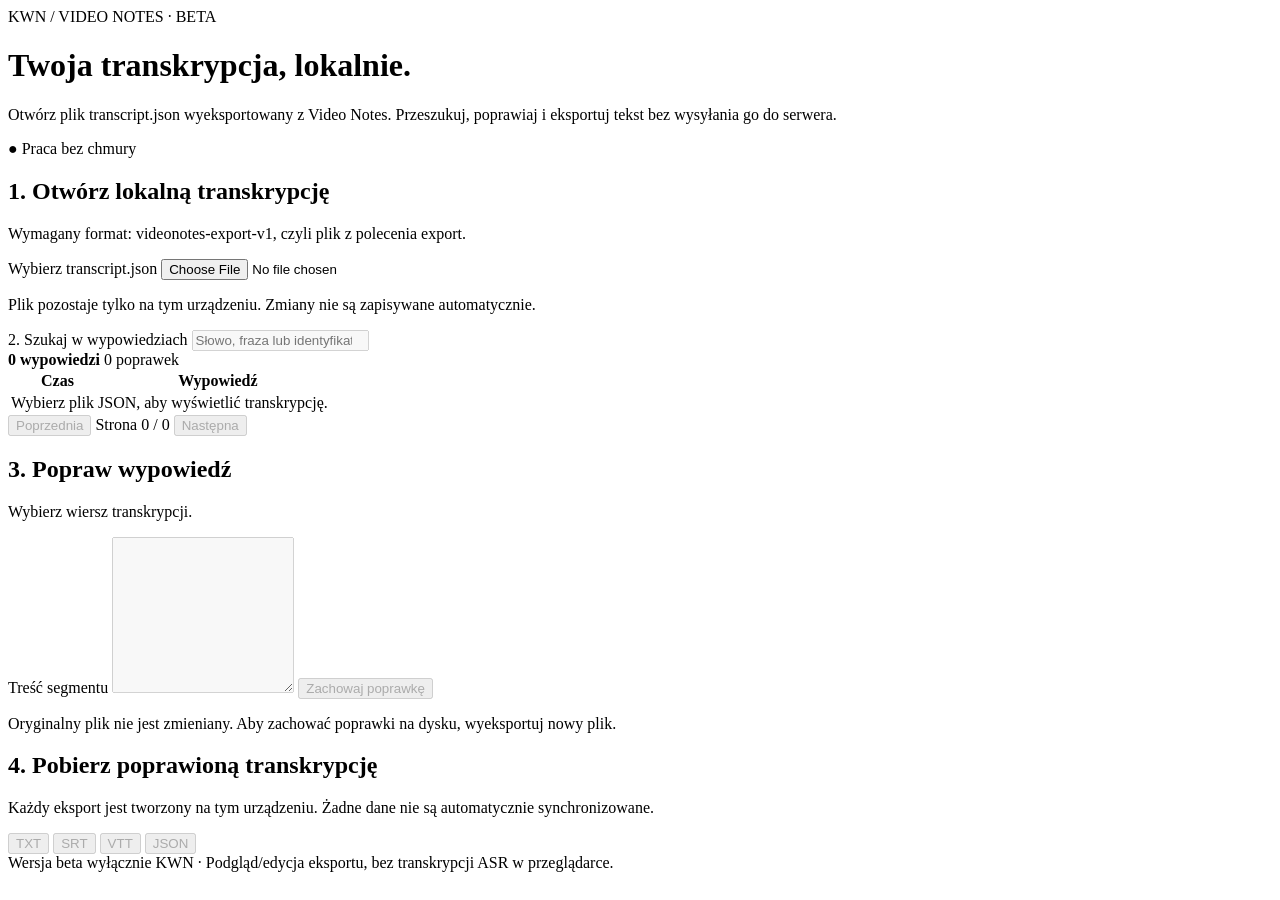
==== web/index.html @ f1f0aa62 "feat(VN-07): standalone offline browser transcript viewer shell" ====
<!doctype html>
<html lang="pl">
<head>
  <meta charset="utf-8">
  <meta name="viewport" content="width=device-width, initial-scale=1">
  <title>Video Notes — lokalny podgląd transkrypcji · beta KWN</title>
  <link rel="stylesheet" href="./styles.css">
  <script defer src="./transcript-core.js"></script>
  <script defer src="./app.js"></script>
</head>
<body>
  <main class="layout">
    <header class="masthead">
      <div>
        <span class="eyebrow">KWN / VIDEO NOTES · BETA</span>
        <h1>Twoja transkrypcja, lokalnie.</h1>
        <p>Otwórz plik transcript.json wyeksportowany z Video Notes. Przeszukuj, poprawiaj i eksportuj tekst bez wysyłania go do serwera.</p>
      </div>
      <div class="privacy" aria-label="Prywatność">
        <span aria-hidden="true">●</span> Praca bez chmury
      </div>
    </header>
    <section class="import-area" aria-labelledby="import-heading">
      <div class="section-heading">
        <h2 id="import-heading">1. Otwórz lokalną transkrypcję</h2>
        <p>Wymagany format: videonotes-export-v1, czyli plik z polecenia export.</p>
      </div>
      <label for="source-file" class="upload-label">Wybierz transcript.json</label>
      <input id="source-file" type="file" accept=".json,application/json">
      <p id="status" class="status" role="status" aria-live="polite">Plik pozostaje tylko na tym urządzeniu. Zmiany nie są zapisywane automatycznie.</p>
    </section>
    <section class="workbench" aria-label="Podgląd i poprawki transkrypcji">
      <div class="toolbar">
        <div class="searchbox">
          <label for="search">2. Szukaj w wypowiedziach</label>
          <input id="search" type="search" placeholder="Słowo, fraza lub identyfikator segmentu" disabled>
        </div>
        <div class="summary" aria-live="polite">
          <strong id="match-count">0 wypowiedzi</strong>
          <span id="edit-count">0 poprawek</span>
        </div>
      </div>
      <div class="workspace">
        <div class="segments">
          <div class="table-scroller">
            <table>
              <thead>
                <tr><th scope="col">Czas</th><th scope="col">Wypowiedź</th></tr>
              </thead>
              <tbody id="segment-rows">
                <tr><td colspan="2">Wybierz plik JSON, aby wyświetlić transkrypcję.</td></tr>
              </tbody>
            </table>
          </div>
          <div class="pager">
            <button id="previous" disabled>Poprzednia</button>
            <span id="page-number">Strona 0 / 0</span>
            <button id="next" disabled>Następna</button>
          </div>
        </div>
        <aside class="editor">
          <h2>3. Popraw wypowiedź</h2>
          <p id="selected-label">Wybierz wiersz transkrypcji.</p>
          <label for="edit-text">Treść segmentu</label>
          <textarea id="edit-text" rows="10" disabled spellcheck="true"></textarea>
          <button id="save-edit" class="primary" disabled>Zachowaj poprawkę</button>
          <p class="note">Oryginalny plik nie jest zmieniany. Aby zachować poprawki na dysku, wyeksportuj nowy plik.</p>
        </aside>
      </div>
    </section>
    <section class="export-area" aria-labelledby="export-heading">
      <div class="section-heading">
        <h2 id="export-heading">4. Pobierz poprawioną transkrypcję</h2>
        <p>Każdy eksport jest tworzony na tym urządzeniu. Żadne dane nie są automatycznie synchronizowane.</p>
      </div>
      <div class="download-actions">
        <button data-export="transcript.txt" disabled>TXT</button>
        <button data-export="transcript.srt" disabled>SRT</button>
        <button data-export="transcript.vtt" disabled>VTT</button>
        <button data-export="transcript.json" disabled>JSON</button>
      </div>
    </section>
    <footer>Wersja beta wyłącznie KWN · Podgląd/edycja eksportu, bez transkrypcji ASR w przeglądarce.</footer>
  </main>
</body>
</html>
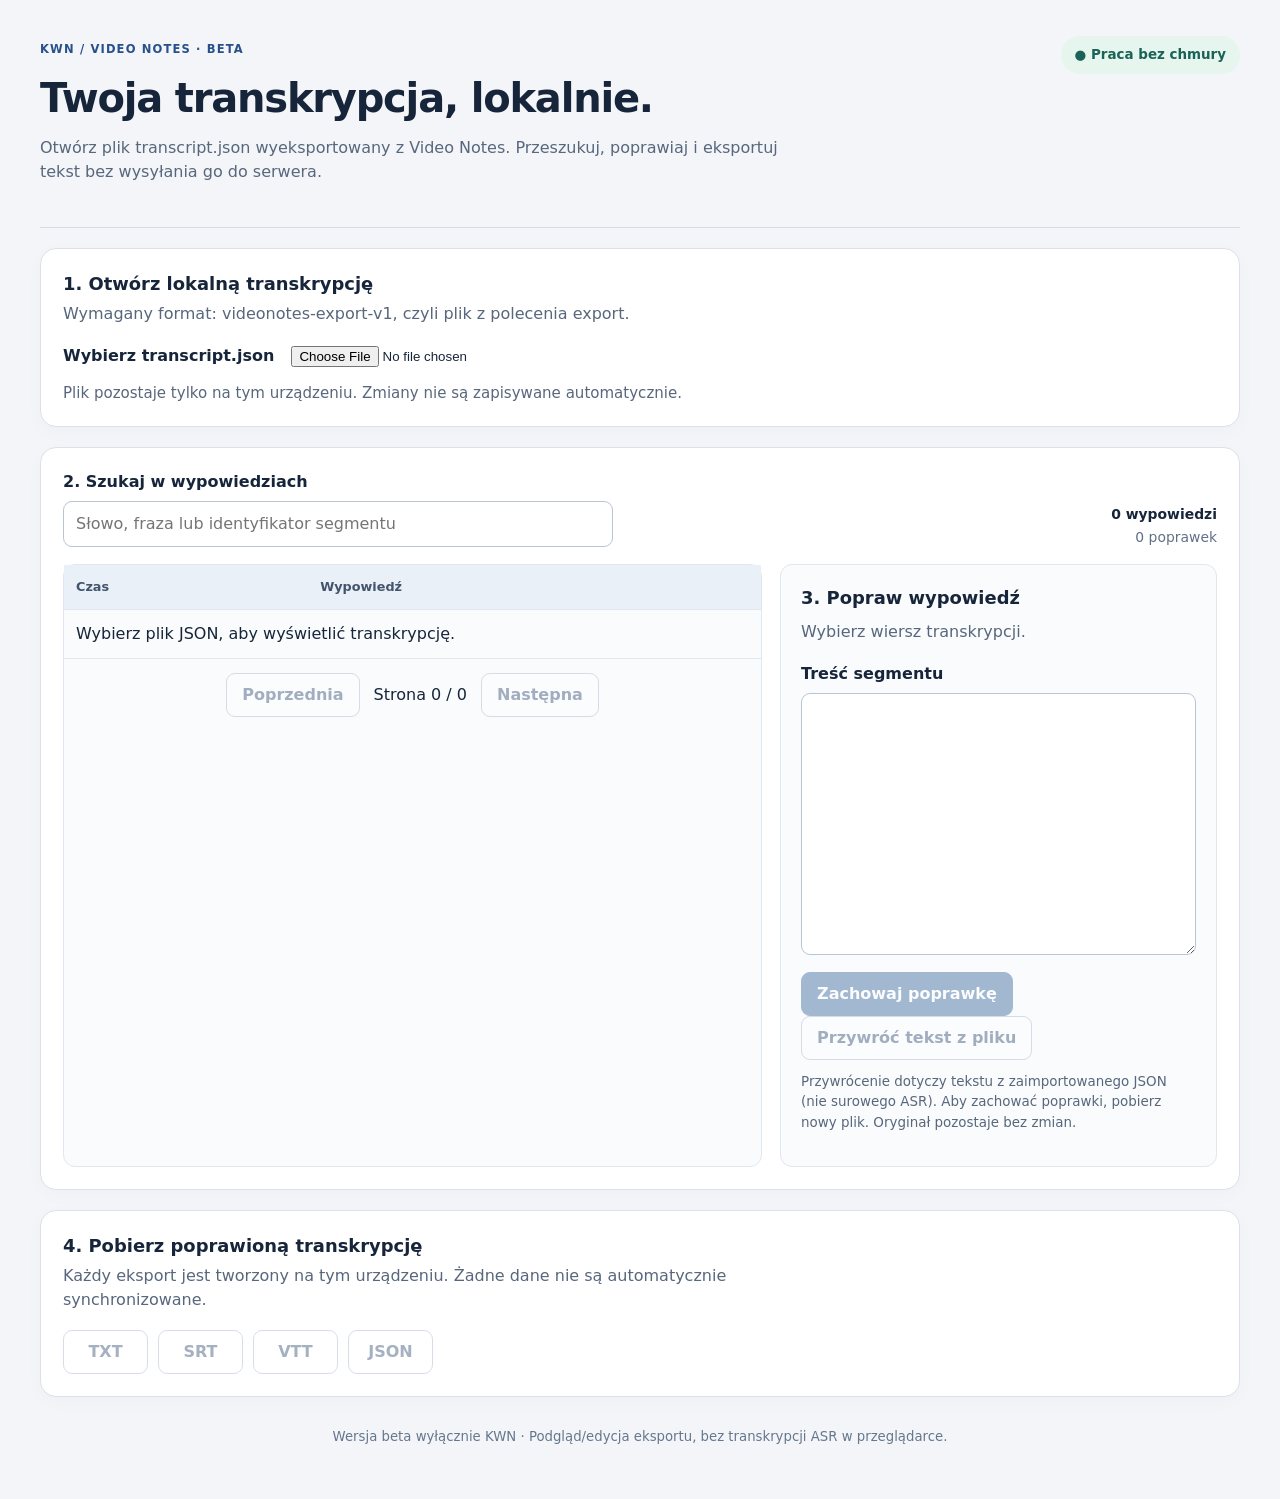
==== commit 72f3e2b7: "ui(VN-07): expose scoped revert control and clarify source provenance" ====
--- a/web/index.html
+++ b/web/index.html
@@ -64,7 +64,8 @@
           <label for="edit-text">Treść segmentu</label>
           <textarea id="edit-text" rows="10" disabled spellcheck="true"></textarea>
           <button id="save-edit" class="primary" disabled>Zachowaj poprawkę</button>
-          <p class="note">Oryginalny plik nie jest zmieniany. Aby zachować poprawki na dysku, wyeksportuj nowy plik.</p>
+          <button id="reset-edit" disabled>Przywróć tekst z pliku</button>
+          <p class="note">Przywrócenie dotyczy tekstu z zaimportowanego JSON (nie surowego ASR). Aby zachować poprawki, pobierz nowy plik. Oryginał pozostaje bez zmian.</p>
         </aside>
       </div>
     </section>
--- a/web/styles.css
+++ b/web/styles.css
@@ -0,0 +1,82 @@
+:root {
+  color-scheme: light;
+  font: 16px/1.5 system-ui, -apple-system, "Segoe UI", sans-serif;
+  background: #f3f5f9;
+  color: #17253a;
+}
+* { box-sizing: border-box; }
+body { margin: 0; }
+.layout { width: min(1200px, calc(100% - 32px)); margin: 0 auto; padding-bottom: 40px; }
+.masthead {
+  display: flex; justify-content: space-between; align-items: flex-start;
+  gap: 30px; padding: 36px 0 27px; border-bottom: 1px solid #d5dce6;
+}
+h1, h2, p { margin-top: 0; }
+h1 { font-size: clamp(1.65rem, 4vw, 2.5rem); letter-spacing: -.03em; margin: 8px 0 8px; }
+h2 { font-size: 1.12rem; }
+p { color: #58677c; max-width: 76ch; }
+.eyebrow { letter-spacing: .1em; font-weight: 700; font-size: .72rem; color: #28518b; }
+.privacy {
+  white-space: nowrap; color: #1a6356; background: #e6f5ee; border-radius: 100px;
+  padding: 9px 14px; font-weight: 650; font-size: .84rem;
+}
+.import-area, .workbench, .export-area {
+  background: white; border: 1px solid #dbe1e9; border-radius: 16px;
+  padding: 22px; margin-top: 20px; box-shadow: 0 5px 20px #182e4b06;
+}
+.section-heading { margin-bottom: 18px; }
+.section-heading h2 { margin-bottom: 4px; }
+.section-heading p { margin: 0; }
+.upload-label { display: inline-block; font-weight: 650; margin-right: 12px; }
+.status { margin: 14px 0 0; font-size: .94rem; }
+.status.error { color: #ab2639; }
+.toolbar { display: flex; align-items: flex-end; gap: 20px; justify-content: space-between; margin-bottom: 17px; }
+.searchbox { flex: 1; max-width: 550px; }
+.searchbox label, .editor label { display: block; margin-bottom: 7px; font-weight: 650; }
+input[type="search"], textarea {
+  font: inherit; width: 100%; background: white; border: 1px solid #b9c5d5;
+  border-radius: 9px; padding: 10px 12px; color: #17253a;
+}
+input:focus-visible, textarea:focus-visible, button:focus-visible {
+  outline: 3px solid #97bef5; outline-offset: 2px;
+}
+.summary { display: flex; flex-direction: column; gap: 2px; text-align: right; font-size: .87rem; }
+.summary span { color: #617087; }
+.workspace { display: grid; grid-template-columns: minmax(0, 1.6fr) minmax(270px, 1fr); gap: 18px; }
+.segments, .editor { min-width: 0; background: #f9fbfd; border: 1px solid #e1e7ef; border-radius: 12px; }
+.table-scroller { overflow: auto; max-height: 540px; }
+table { border-collapse: collapse; width: 100%; }
+th, td { text-align: left; border-bottom: 1px solid #e2e7ee; padding: 12px; vertical-align: top; }
+th { position: sticky; top: 0; z-index: 1; background: #eaf0f8; font-size: .8rem; color: #42546c; }
+td:first-child { width: 115px; white-space: nowrap; font-variant-numeric: tabular-nums; }
+.segment-choice {
+  display: block; padding: 0; text-align: left; width: 100%;
+  color: #17253a; border: 0; background: transparent; font: inherit;
+}
+.segment-choice:hover { color: #16539d; text-decoration: underline; }
+.selected-row { background: #e7f2ff; }
+.pager { display: flex; justify-content: center; align-items: center; gap: 14px; padding: 14px; }
+.editor { padding: 20px; }
+.editor h2 { margin-bottom: 8px; }
+.editor label { margin-top: 18px; }
+.editor textarea { resize: vertical; min-height: 155px; }
+button {
+  font: inherit; font-weight: 600; color: #203c65; background: #fff;
+  border: 1px solid #9eafc4; border-radius: 9px; padding: 9px 15px;
+  cursor: pointer;
+}
+button:hover:not(:disabled) { background: #eef4fc; }
+button.primary { margin-top: 10px; color: #fff; background: #235591; border-color: #235591; }
+button.primary:hover:not(:disabled) { background: #1a477e; }
+button:disabled { opacity: .4; cursor: not-allowed; }
+.note { margin-top: 12px; font-size: .84rem; }
+.download-actions { display: flex; gap: 10px; flex-wrap: wrap; }
+.download-actions button { min-width: 85px; }
+footer { padding: 30px 0 12px; color: #66778c; text-align: center; font-size: .83rem; }
+@media (max-width: 790px) {
+  .masthead, .toolbar { flex-direction: column; align-items: stretch; }
+  .privacy { align-self: flex-start; }
+  .workspace { grid-template-columns: 1fr; }
+  .summary { text-align: left; }
+  .table-scroller { max-height: 350px; }
+}
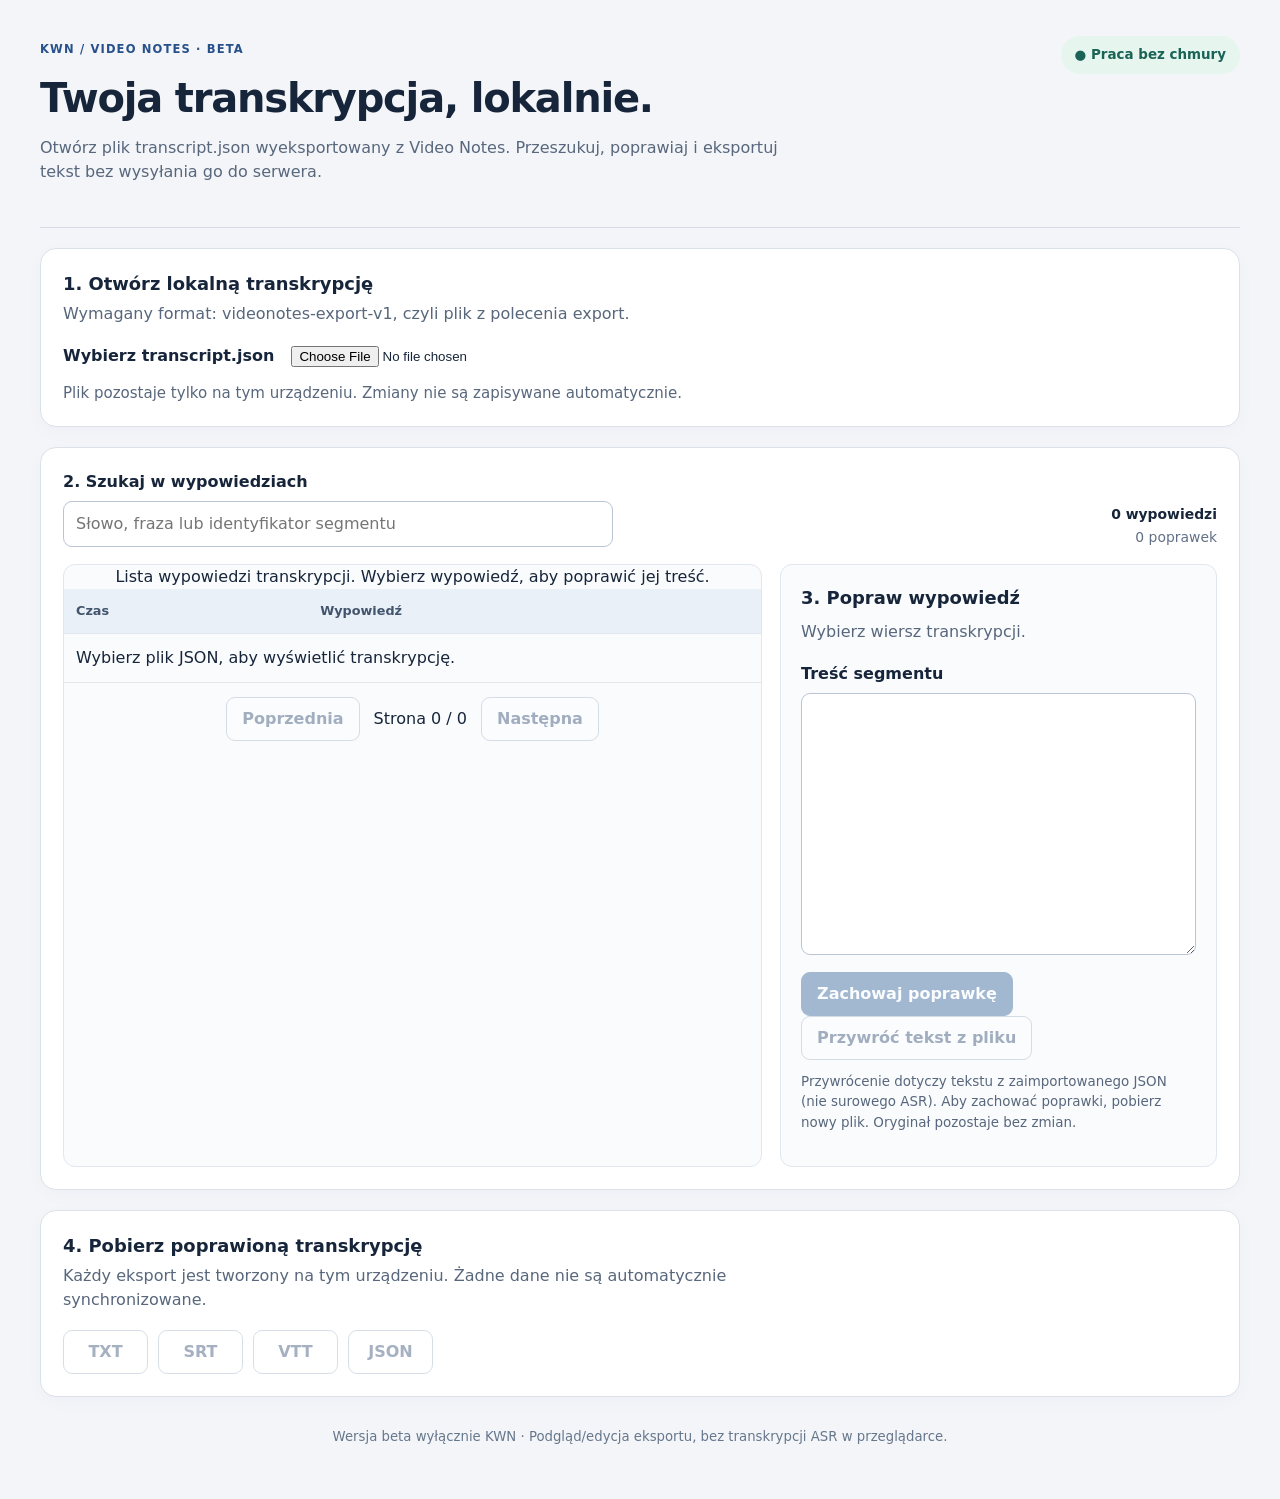
==== commit b0ee73be: "VN-07: label transcript table, page navigation and editor accessibly" ====
--- a/web/index.html
+++ b/web/index.html
@@ -44,6 +44,7 @@
         <div class="segments">
           <div class="table-scroller">
             <table>
+              <caption class="visually-hidden">Lista wypowiedzi transkrypcji. Wybierz wypowiedź, aby poprawić jej treść.</caption>
               <thead>
                 <tr><th scope="col">Czas</th><th scope="col">Wypowiedź</th></tr>
               </thead>
@@ -52,15 +53,15 @@
               </tbody>
             </table>
           </div>
-          <div class="pager">
+          <nav class="pager" aria-label="Strony transkrypcji">
             <button id="previous" disabled>Poprzednia</button>
             <span id="page-number">Strona 0 / 0</span>
             <button id="next" disabled>Następna</button>
-          </div>
+          </nav>
         </div>
-        <aside class="editor">
-          <h2>3. Popraw wypowiedź</h2>
-          <p id="selected-label">Wybierz wiersz transkrypcji.</p>
+        <aside class="editor" aria-labelledby="editor-heading">
+          <h2 id="editor-heading">3. Popraw wypowiedź</h2>
+          <p id="selected-label" aria-live="polite">Wybierz wiersz transkrypcji.</p>
           <label for="edit-text">Treść segmentu</label>
           <textarea id="edit-text" rows="10" disabled spellcheck="true"></textarea>
           <button id="save-edit" class="primary" disabled>Zachowaj poprawkę</button>
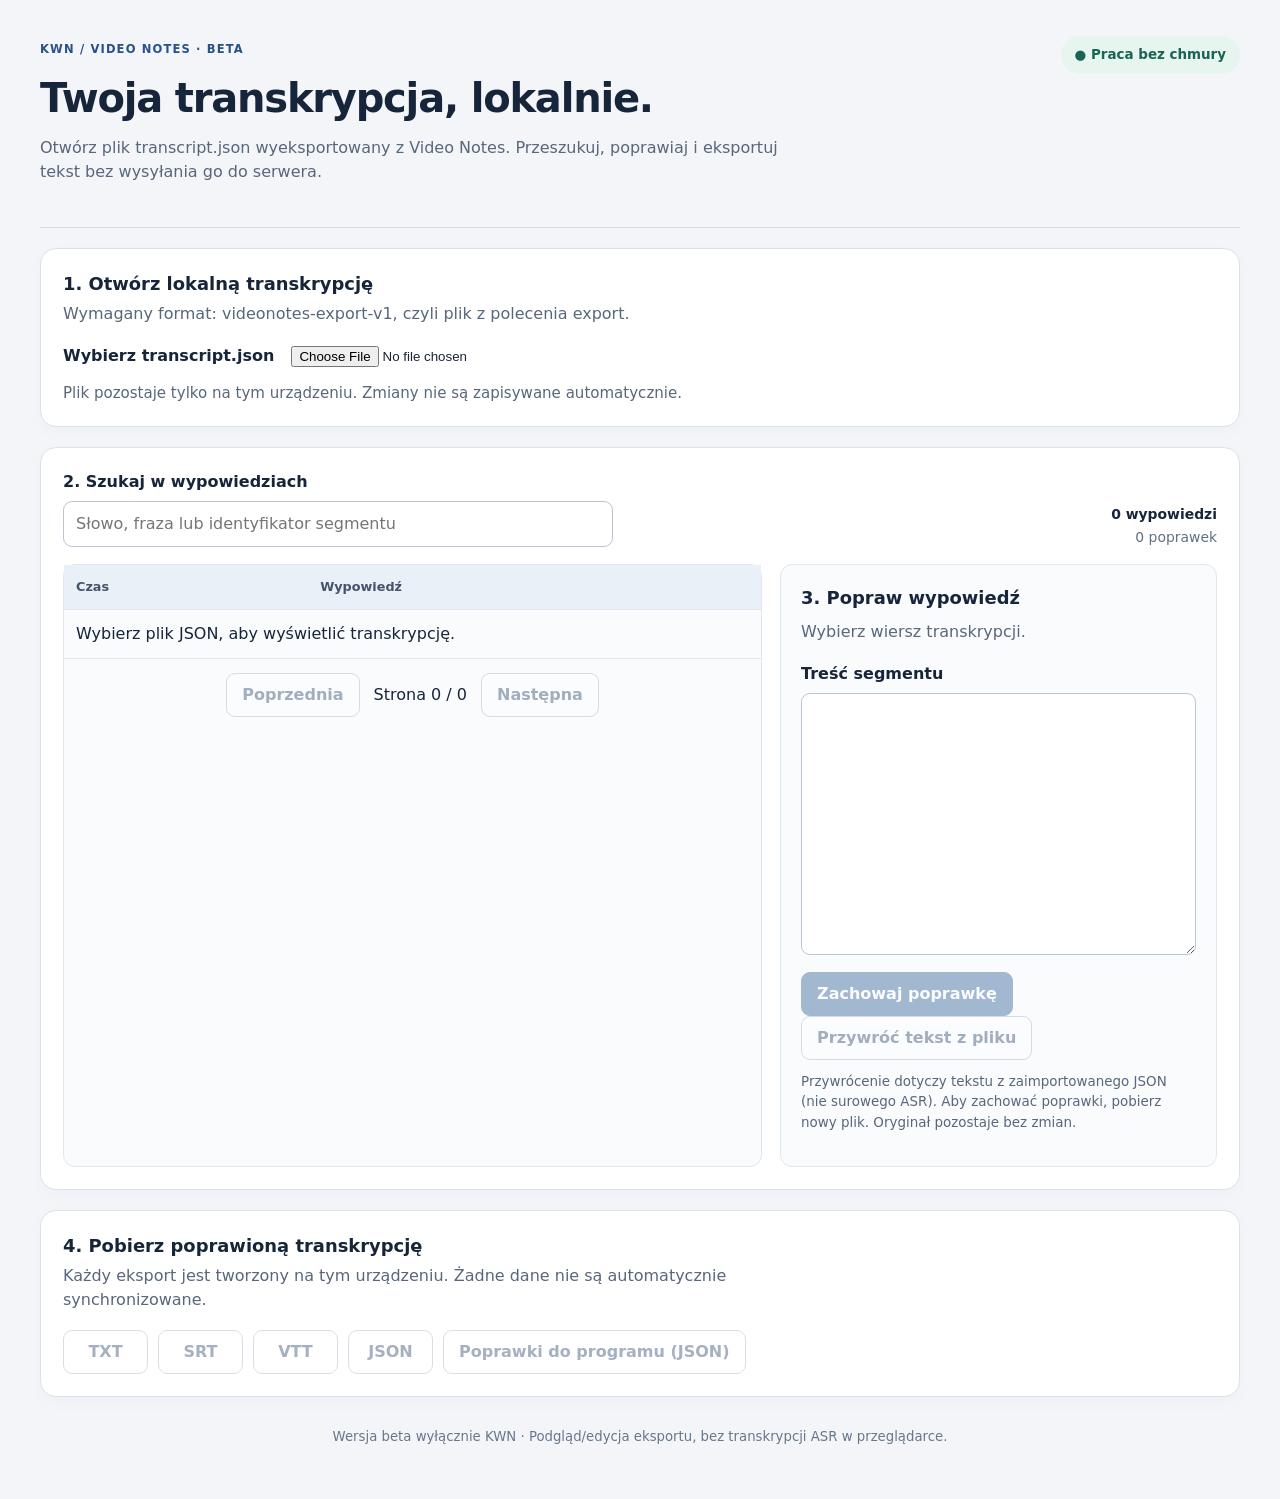
==== commit 9be3c82c: "feat(VN-07): safe offline browser-to-desktop correction import with fail-closed preview" ====
--- a/web/index.html
+++ b/web/index.html
@@ -80,6 +80,7 @@
         <button data-export="transcript.srt" disabled>SRT</button>
         <button data-export="transcript.vtt" disabled>VTT</button>
         <button data-export="transcript.json" disabled>JSON</button>
+        <button data-export="web-corrections.json" disabled>Poprawki do programu (JSON)</button>
       </div>
     </section>
     <footer>Wersja beta wyłącznie KWN · Podgląd/edycja eksportu, bez transkrypcji ASR w przeglądarce.</footer>
--- a/web/styles.css
+++ b/web/styles.css
@@ -5,6 +5,7 @@
   color: #17253a;
 }
 * { box-sizing: border-box; }
+.visually-hidden { position: absolute; width: 1px; height: 1px; padding: 0; margin: -1px; overflow: hidden; clip: rect(0, 0, 0, 0); white-space: nowrap; border: 0; }
 body { margin: 0; }
 .layout { width: min(1200px, calc(100% - 32px)); margin: 0 auto; padding-bottom: 40px; }
 .masthead {
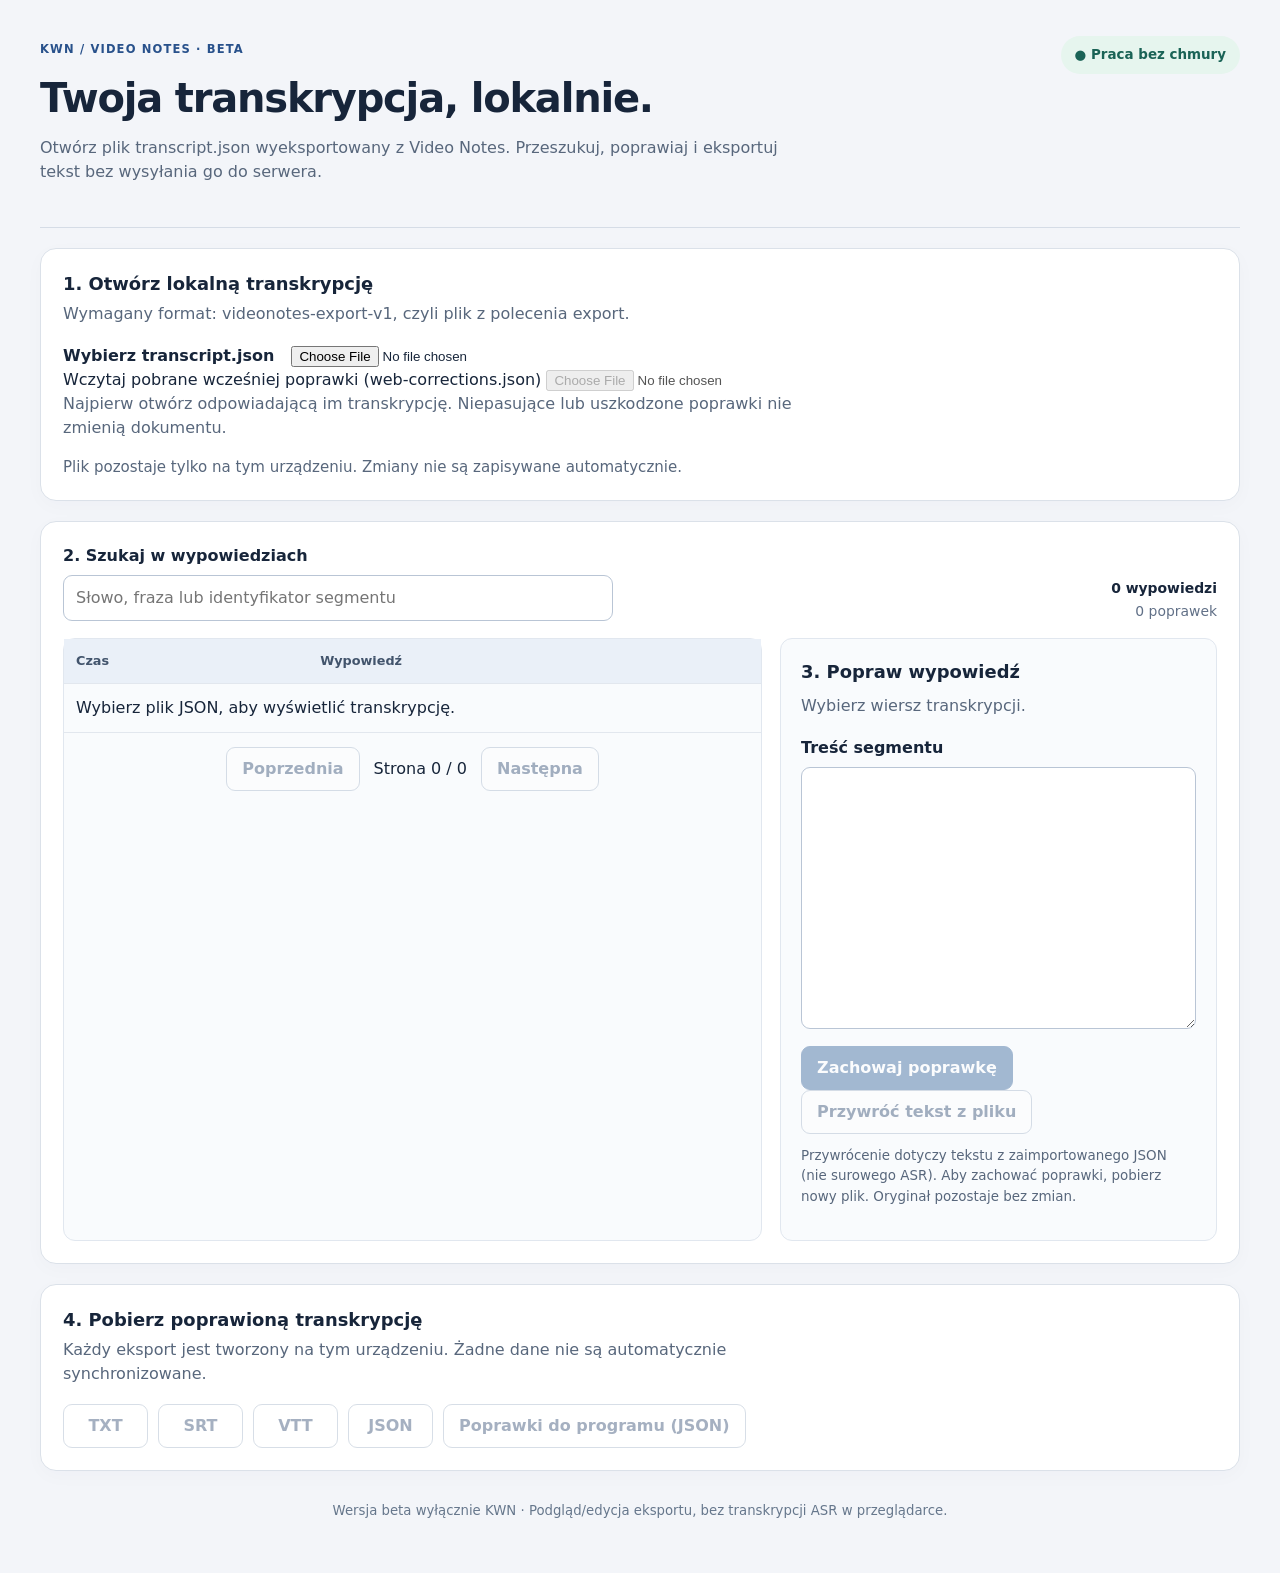
==== commit b577a1df: "feat(vn07): strict local saved-corrections import contract and UI entry" ====
--- a/web/index.html
+++ b/web/index.html
@@ -27,6 +27,11 @@
       </div>
       <label for="source-file" class="upload-label">Wybierz transcript.json</label>
       <input id="source-file" type="file" accept=".json,application/json">
+      <div class="patch-import">
+        <label for="corrections-file">Wczytaj pobrane wcześniej poprawki (web-corrections.json)</label>
+        <input id="corrections-file" type="file" accept=".json,application/json" disabled>
+        <p>Najpierw otwórz odpowiadającą im transkrypcję. Niepasujące lub uszkodzone poprawki nie zmienią dokumentu.</p>
+      </div>
       <p id="status" class="status" role="status" aria-live="polite">Plik pozostaje tylko na tym urządzeniu. Zmiany nie są zapisywane automatycznie.</p>
     </section>
     <section class="workbench" aria-label="Podgląd i poprawki transkrypcji">
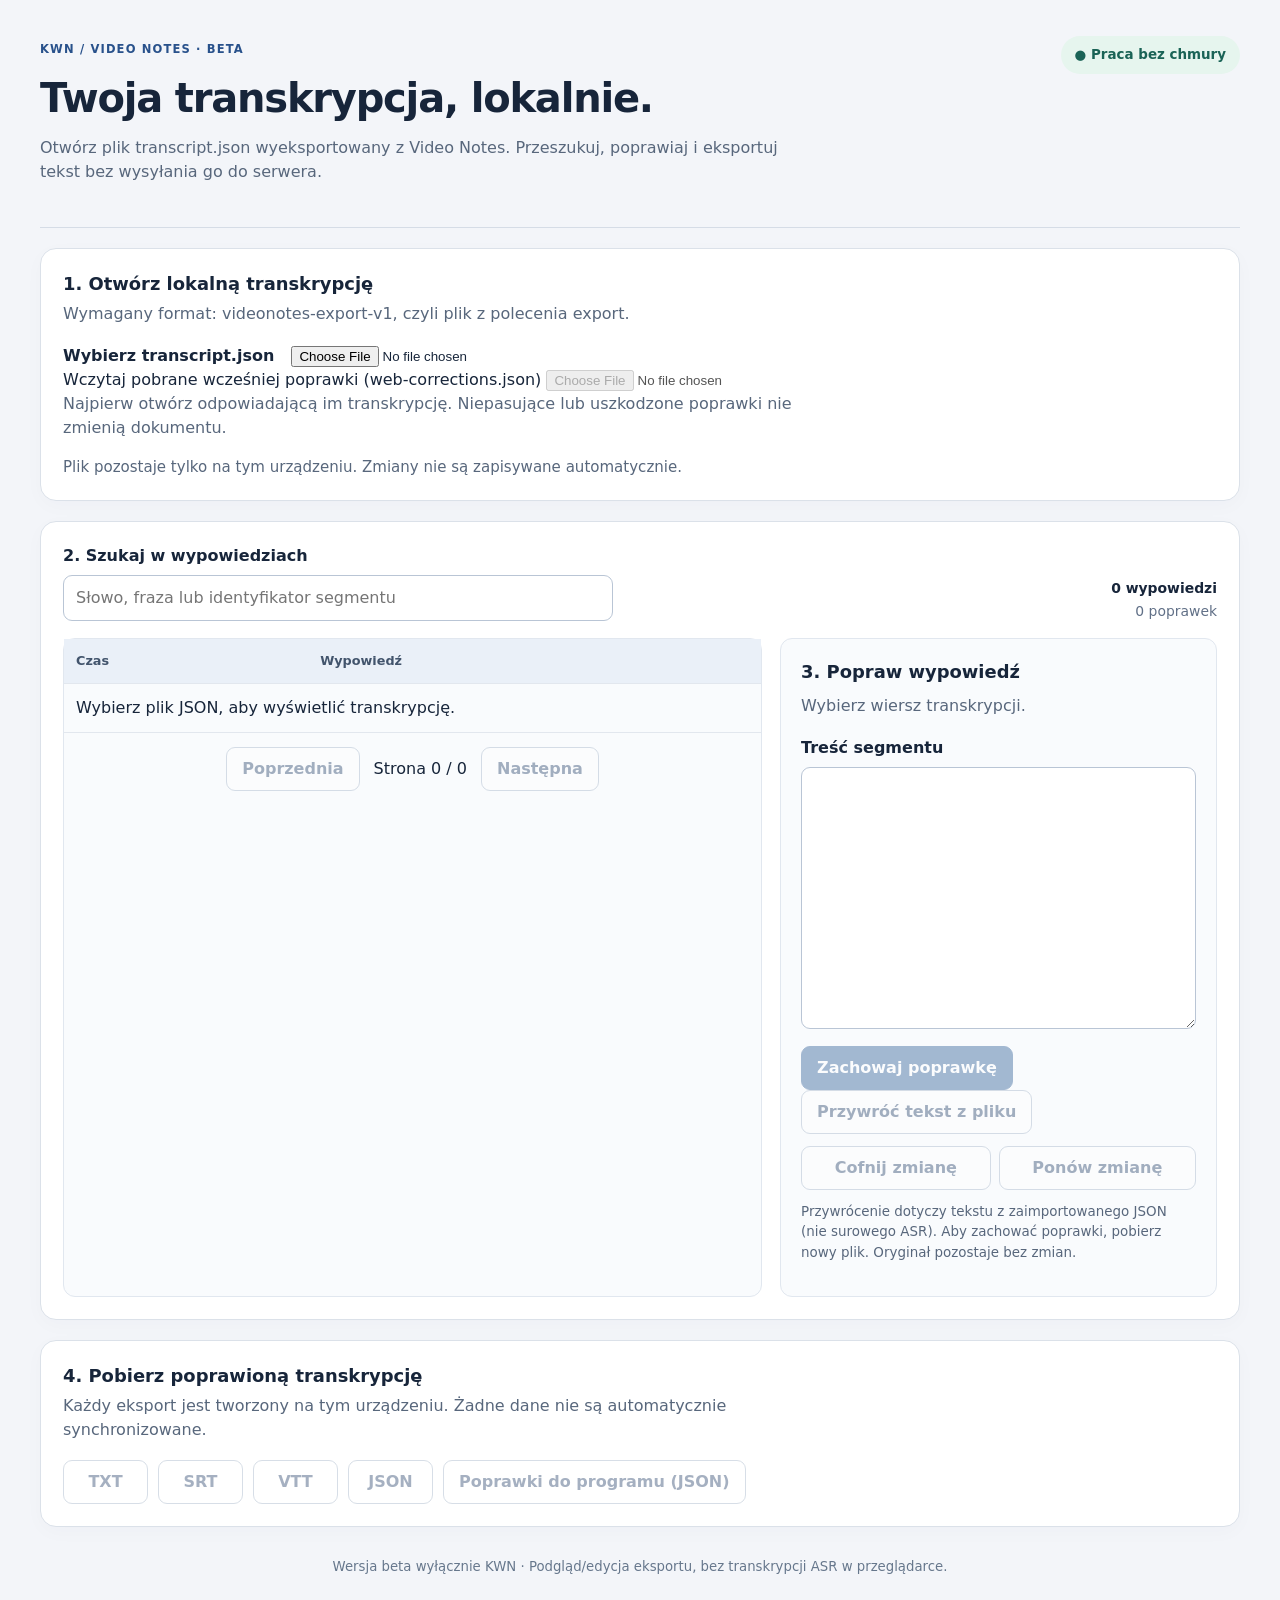
==== commit 94b0efc9: "feat(vn07): safe bounded undo/redo for locally saved browser corrections" ====
--- a/web/index.html
+++ b/web/index.html
@@ -71,6 +71,10 @@
           <textarea id="edit-text" rows="10" disabled spellcheck="true"></textarea>
           <button id="save-edit" class="primary" disabled>Zachowaj poprawkę</button>
           <button id="reset-edit" disabled>Przywróć tekst z pliku</button>
+          <div class="edit-history" role="group" aria-label="Historia zapisanych poprawek">
+            <button id="undo-edit" type="button" disabled>Cofnij zmianę</button>
+            <button id="redo-edit" type="button" disabled>Ponów zmianę</button>
+          </div>
           <p class="note">Przywrócenie dotyczy tekstu z zaimportowanego JSON (nie surowego ASR). Aby zachować poprawki, pobierz nowy plik. Oryginał pozostaje bez zmian.</p>
         </aside>
       </div>
--- a/web/styles.css
+++ b/web/styles.css
@@ -71,6 +71,8 @@
 button.primary:hover:not(:disabled) { background: #1a477e; }
 button:disabled { opacity: .4; cursor: not-allowed; }
 .note { margin-top: 12px; font-size: .84rem; }
+.edit-history { display: flex; gap: 8px; flex-wrap: wrap; margin-top: 12px; }
+.edit-history button { flex: 1 1 auto; }
 .download-actions { display: flex; gap: 10px; flex-wrap: wrap; }
 .download-actions button { min-width: 85px; }
 footer { padding: 30px 0 12px; color: #66778c; text-align: center; font-size: .83rem; }
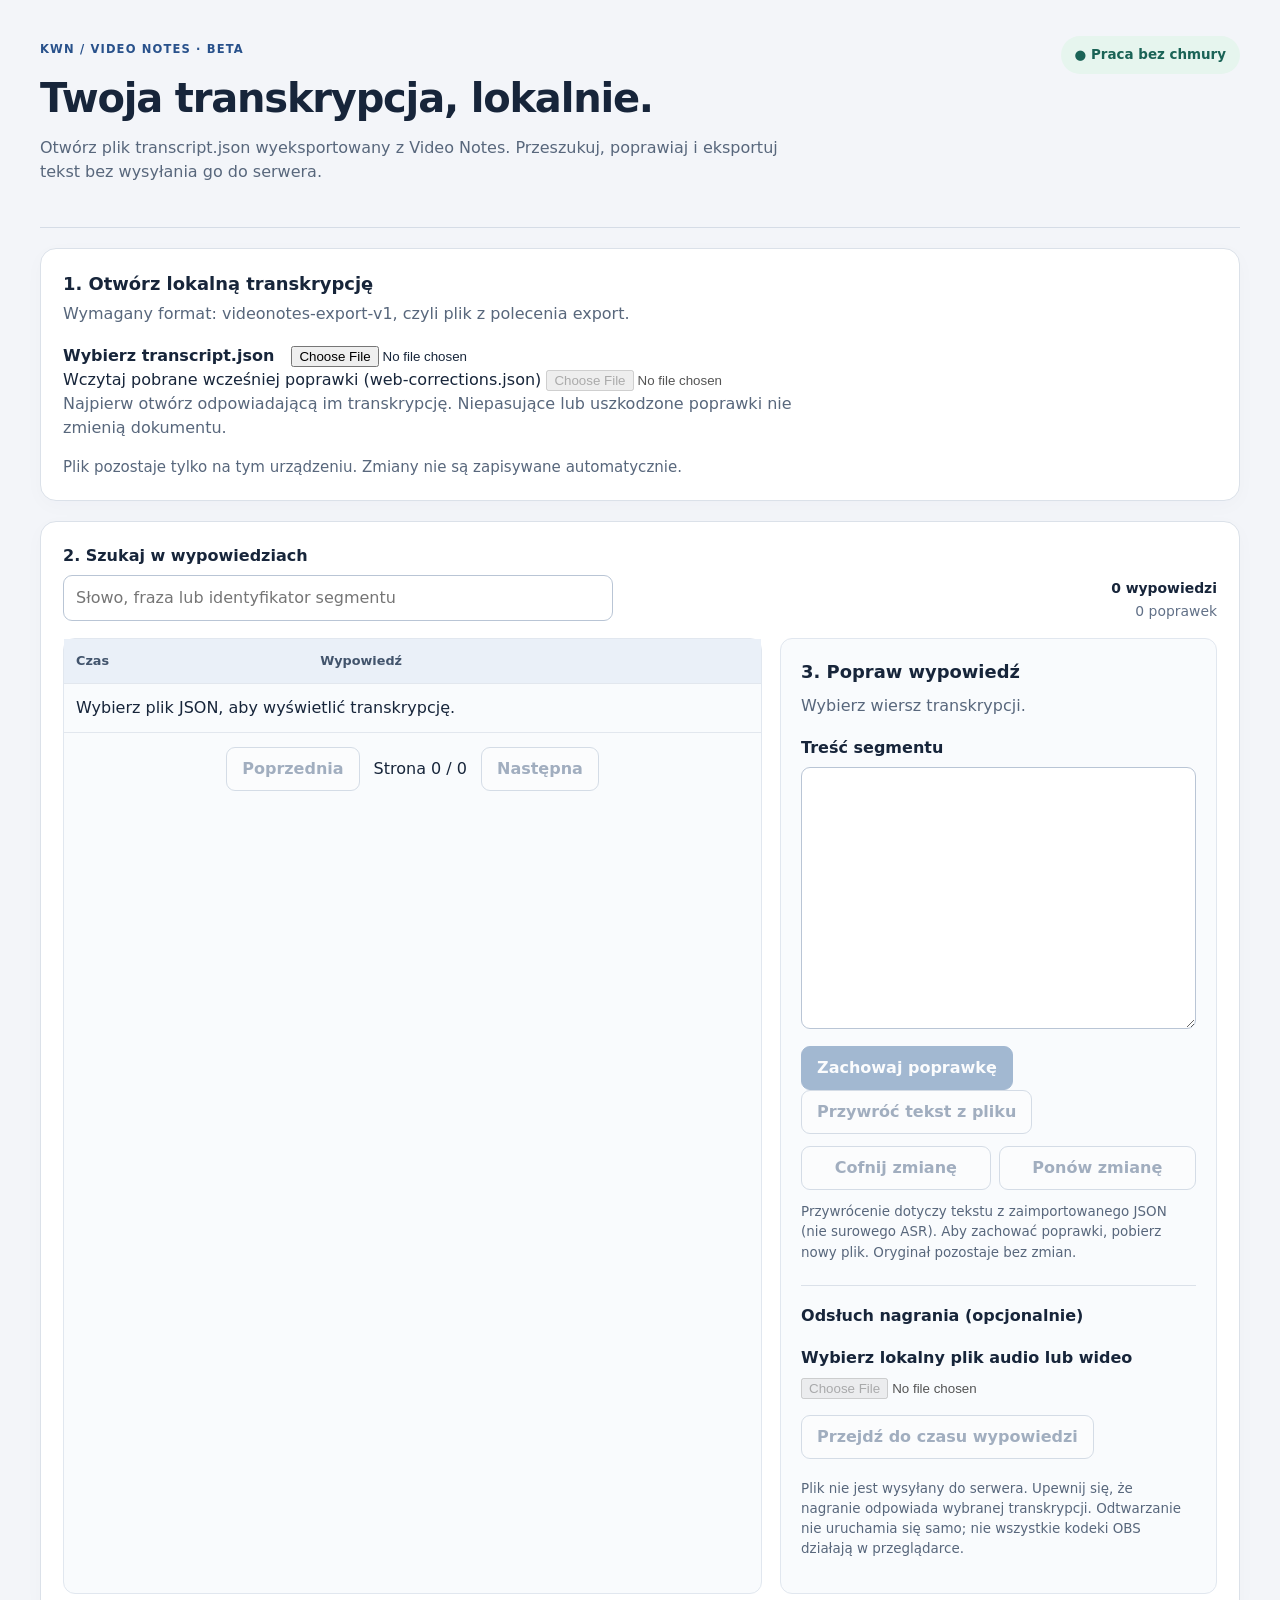
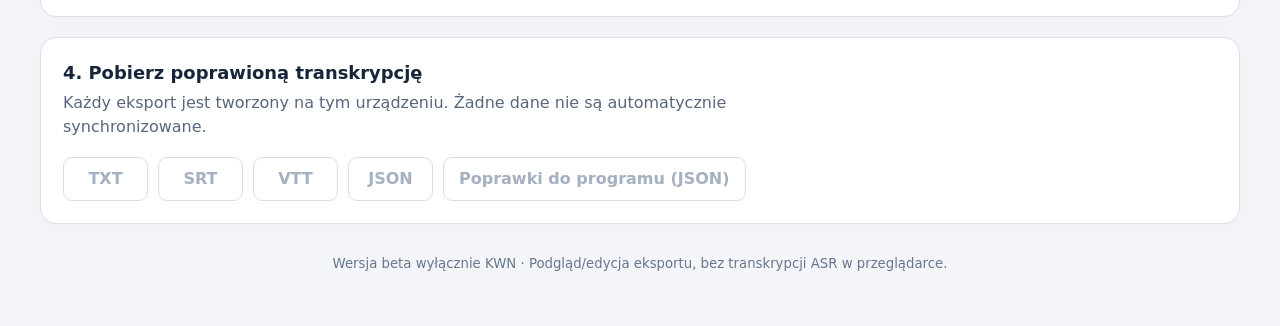
==== commit 3099b044: "feat(vn07): local video/audio playback for source-grounded transcript correction" ====
--- a/web/index.html
+++ b/web/index.html
@@ -76,6 +76,14 @@
             <button id="redo-edit" type="button" disabled>Ponów zmianę</button>
           </div>
           <p class="note">Przywrócenie dotyczy tekstu z zaimportowanego JSON (nie surowego ASR). Aby zachować poprawki, pobierz nowy plik. Oryginał pozostaje bez zmian.</p>
+          <section class="local-media" aria-labelledby="media-heading">
+            <h3 id="media-heading">Odsłuch nagrania (opcjonalnie)</h3>
+            <label for="source-media">Wybierz lokalny plik audio lub wideo</label>
+            <input id="source-media" type="file" accept="audio/*,video/*,.wav,.mp4,.mkv,.webm,.ogg,.m4a" disabled>
+            <video id="source-player" controls preload="metadata" playsinline hidden aria-label="Odtwarzacz lokalnego nagrania"></video>
+            <button id="seek-segment" type="button" disabled>Przejdź do czasu wypowiedzi</button>
+            <p class="note">Plik nie jest wysyłany do serwera. Upewnij się, że nagranie odpowiada wybranej transkrypcji. Odtwarzanie nie uruchamia się samo; nie wszystkie kodeki OBS działają w przeglądarce.</p>
+          </section>
         </aside>
       </div>
     </section>
--- a/web/styles.css
+++ b/web/styles.css
@@ -73,6 +73,12 @@
 .note { margin-top: 12px; font-size: .84rem; }
 .edit-history { display: flex; gap: 8px; flex-wrap: wrap; margin-top: 12px; }
 .edit-history button { flex: 1 1 auto; }
+.local-media { border-top: 1px solid #dbe1e9; margin-top: 22px; padding-top: 18px; }
+.local-media h3 { font-size: 1rem; margin: 0 0 8px; }
+.local-media input[type="file"] { display: block; width: 100%; max-width: 100%; margin: 8px 0; }
+.local-media video { display: block; width: 100%; max-height: 250px; margin: 10px 0; border-radius: 8px; background: #17253a; }
+.local-media video[hidden] { display: none; }
+.local-media button { margin: 8px 0; }
 .download-actions { display: flex; gap: 10px; flex-wrap: wrap; }
 .download-actions button { min-width: 85px; }
 footer { padding: 30px 0 12px; color: #66778c; text-align: center; font-size: .83rem; }
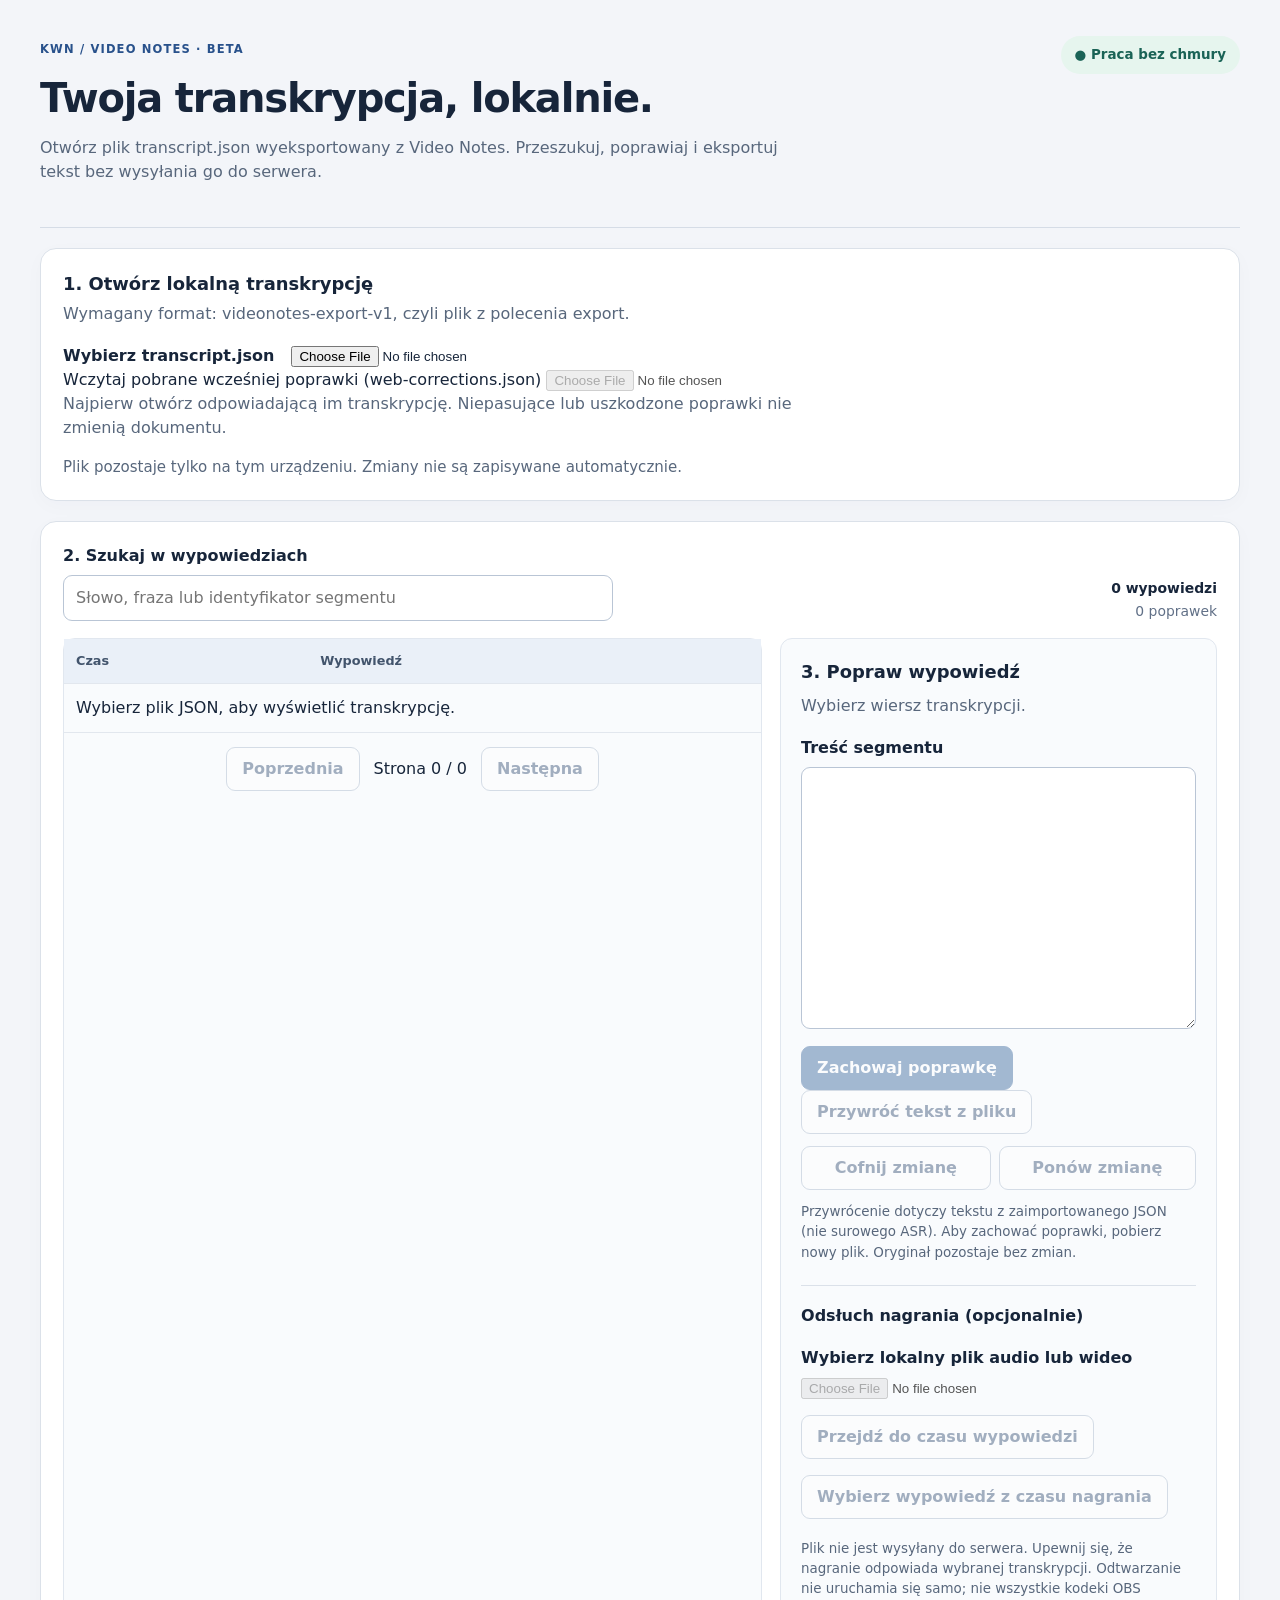
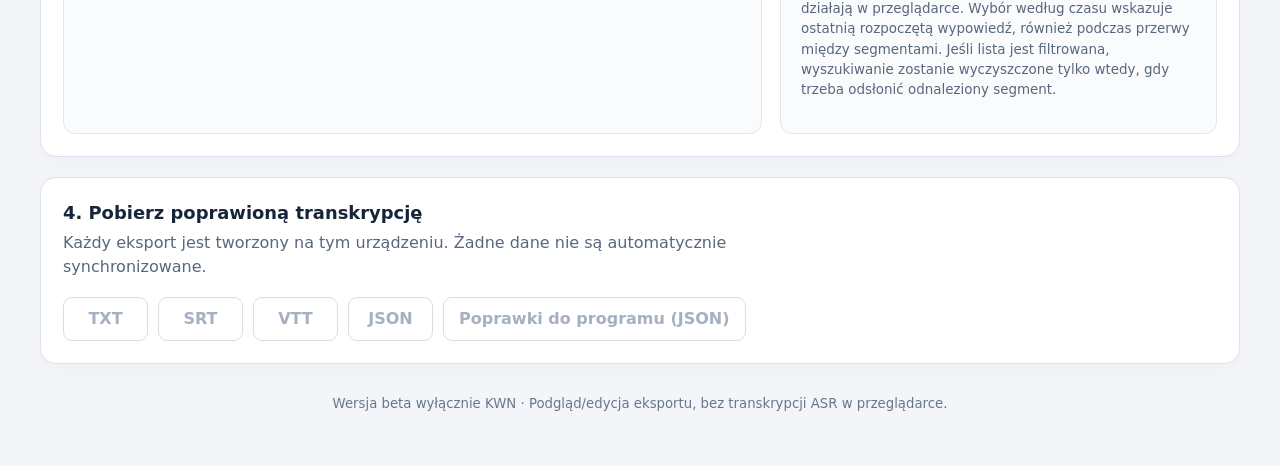
==== commit 9c43d24f: "feat(vn07): reverse playhead-to-transcript navigation with bounded binary lookup and draft protectio" ====
--- a/web/index.html
+++ b/web/index.html
@@ -82,7 +82,8 @@
             <input id="source-media" type="file" accept="audio/*,video/*,.wav,.mp4,.mkv,.webm,.ogg,.m4a" disabled>
             <video id="source-player" controls preload="metadata" playsinline hidden aria-label="Odtwarzacz lokalnego nagrania"></video>
             <button id="seek-segment" type="button" disabled>Przejdź do czasu wypowiedzi</button>
-            <p class="note">Plik nie jest wysyłany do serwera. Upewnij się, że nagranie odpowiada wybranej transkrypcji. Odtwarzanie nie uruchamia się samo; nie wszystkie kodeki OBS działają w przeglądarce.</p>
+            <button id="jump-playhead" type="button" disabled>Wybierz wypowiedź z czasu nagrania</button>
+            <p class="note">Plik nie jest wysyłany do serwera. Upewnij się, że nagranie odpowiada wybranej transkrypcji. Odtwarzanie nie uruchamia się samo; nie wszystkie kodeki OBS działają w przeglądarce. Wybór według czasu wskazuje ostatnią rozpoczętą wypowiedź, również podczas przerwy między segmentami. Jeśli lista jest filtrowana, wyszukiwanie zostanie wyczyszczone tylko wtedy, gdy trzeba odsłonić odnaleziony segment.</p>
           </section>
         </aside>
       </div>
